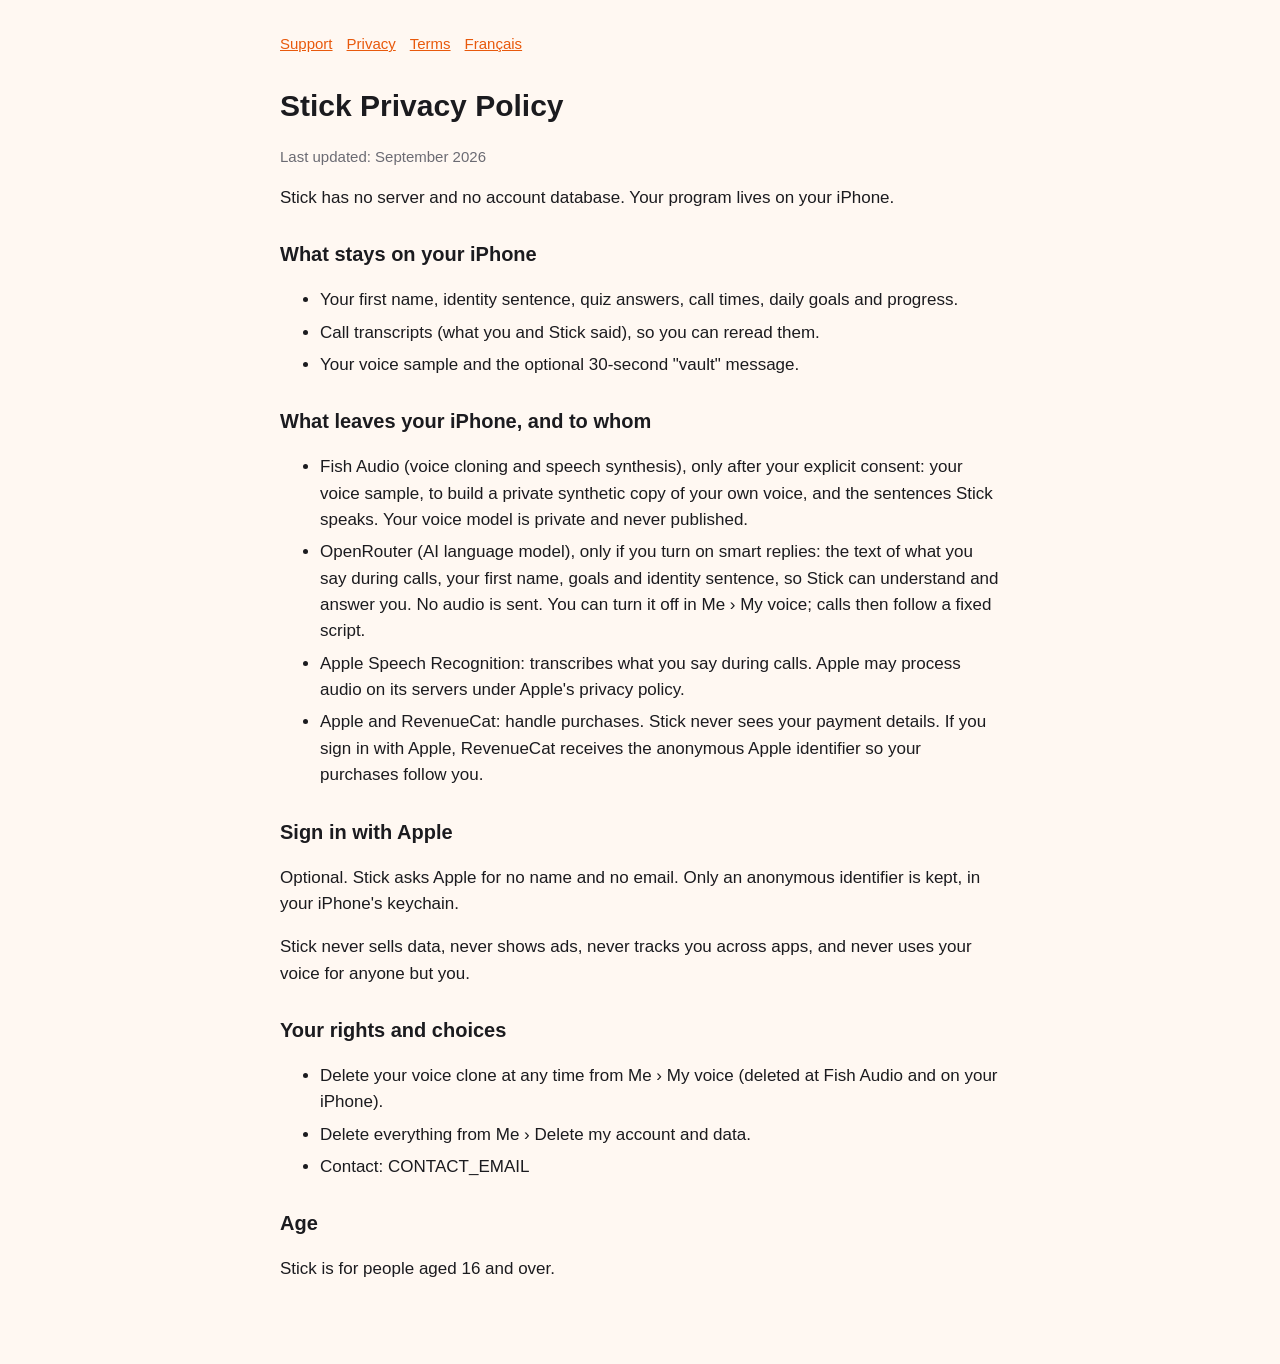
==== docs/site/privacy.html @ 93ab8645 "Prepare App Review: drop Supabase, league, referral rewards and Stick Life - Sign in with Apple is n" ====
<!doctype html>
<html lang="en"><head><meta charset="utf-8"><meta name="viewport" content="width=device-width,initial-scale=1">
<title>Stick · Privacy Policy</title><link rel="stylesheet" href="style.css"></head>
<body><nav><a href="index.html">Support</a><a href="privacy.html">Privacy</a><a href="terms.html">Terms</a><a href="fr.html">Français</a></nav>
<h1>Stick Privacy Policy</h1>
<p class="muted">Last updated: September 2026</p>
<p>Stick has no server and no account database. Your program lives on your iPhone.</p>
<h2>What stays on your iPhone</h2>
<ul>
<li>Your first name, identity sentence, quiz answers, call times, daily goals and progress.</li>
<li>Call transcripts (what you and Stick said), so you can reread them.</li>
<li>Your voice sample and the optional 30-second &quot;vault&quot; message.</li>
</ul>
<h2>What leaves your iPhone, and to whom</h2>
<ul>
<li>Fish Audio (voice cloning and speech synthesis), only after your explicit consent: your voice sample, to build a private synthetic copy of your own voice, and the sentences Stick speaks. Your voice model is private and never published.</li>
<li>OpenRouter (AI language model), only if you turn on smart replies: the text of what you say during calls, your first name, goals and identity sentence, so Stick can understand and answer you. No audio is sent. You can turn it off in Me › My voice; calls then follow a fixed script.</li>
<li>Apple Speech Recognition: transcribes what you say during calls. Apple may process audio on its servers under Apple&#x27;s privacy policy.</li>
<li>Apple and RevenueCat: handle purchases. Stick never sees your payment details. If you sign in with Apple, RevenueCat receives the anonymous Apple identifier so your purchases follow you.</li>
</ul>
<h2>Sign in with Apple</h2>
<p>Optional. Stick asks Apple for no name and no email. Only an anonymous identifier is kept, in your iPhone&#x27;s keychain.</p>
<p>Stick never sells data, never shows ads, never tracks you across apps, and never uses your voice for anyone but you.</p>
<h2>Your rights and choices</h2>
<ul>
<li>Delete your voice clone at any time from Me › My voice (deleted at Fish Audio and on your iPhone).</li>
<li>Delete everything from Me › Delete my account and data.</li>
<li>Contact: CONTACT_EMAIL</li>
</ul>
<h2>Age</h2>
<p>Stick is for people aged 16 and over.</p>
</body></html>
---- docs/site/style.css ----
body{font:17px/1.55 -apple-system,BlinkMacSystemFont,"Inter",sans-serif;max-width:720px;margin:0 auto;padding:32px 20px 64px;color:#1b1b1f;background:#fff8f2}
h1{font-size:30px;margin:0 0 4px}h2{font-size:20px;margin-top:28px}a{color:#e8590c}nav{margin-bottom:28px;font-size:15px}nav a{margin-right:14px}
.muted{color:#6b6b73;font-size:15px}li{margin:6px 0}
@media (prefers-color-scheme:dark){body{background:#17161a;color:#f1f0f3}.muted{color:#a3a2aa}}
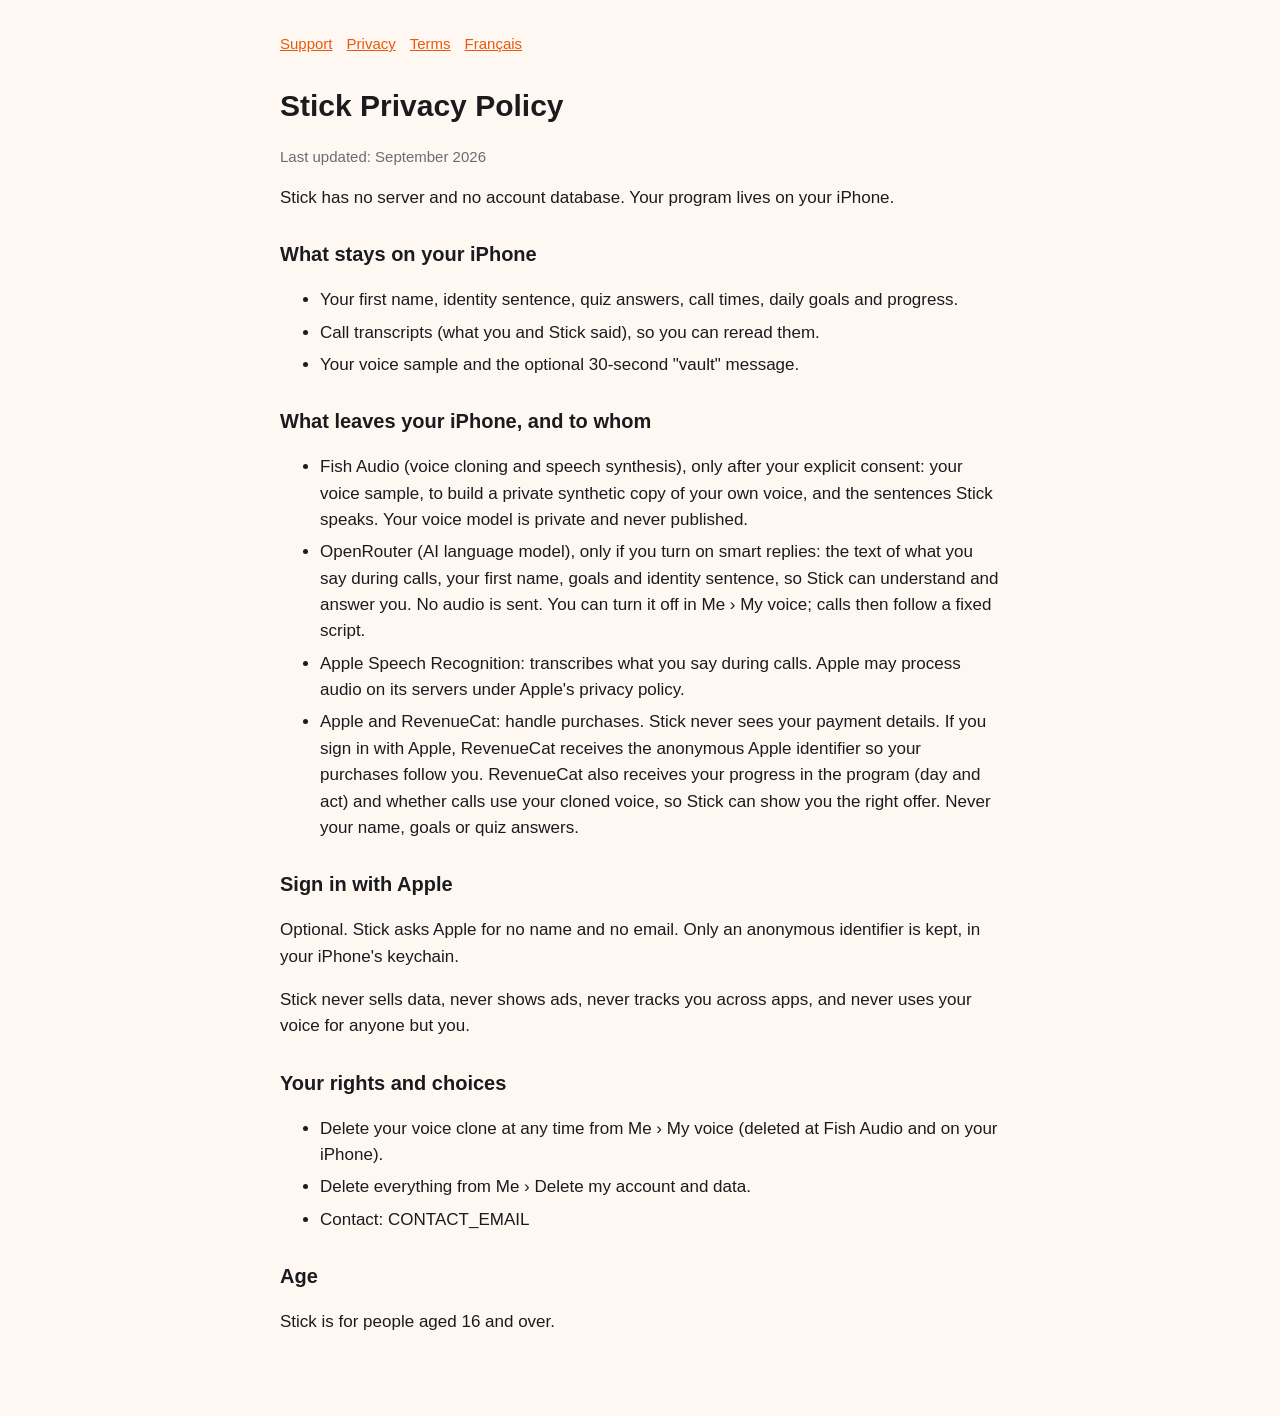
==== commit 44a7fd20: "Make RevenueCat the live source of access - Configure Purchases in didFinishLaunching, debug logging" ====
--- a/docs/site/privacy.html
+++ b/docs/site/privacy.html
@@ -16,7 +16,7 @@
 <li>Fish Audio (voice cloning and speech synthesis), only after your explicit consent: your voice sample, to build a private synthetic copy of your own voice, and the sentences Stick speaks. Your voice model is private and never published.</li>
 <li>OpenRouter (AI language model), only if you turn on smart replies: the text of what you say during calls, your first name, goals and identity sentence, so Stick can understand and answer you. No audio is sent. You can turn it off in Me › My voice; calls then follow a fixed script.</li>
 <li>Apple Speech Recognition: transcribes what you say during calls. Apple may process audio on its servers under Apple&#x27;s privacy policy.</li>
-<li>Apple and RevenueCat: handle purchases. Stick never sees your payment details. If you sign in with Apple, RevenueCat receives the anonymous Apple identifier so your purchases follow you.</li>
+<li>Apple and RevenueCat: handle purchases. Stick never sees your payment details. If you sign in with Apple, RevenueCat receives the anonymous Apple identifier so your purchases follow you. RevenueCat also receives your progress in the program (day and act) and whether calls use your cloned voice, so Stick can show you the right offer. Never your name, goals or quiz answers.</li>
 </ul>
 <h2>Sign in with Apple</h2>
 <p>Optional. Stick asks Apple for no name and no email. Only an anonymous identifier is kept, in your iPhone&#x27;s keychain.</p>
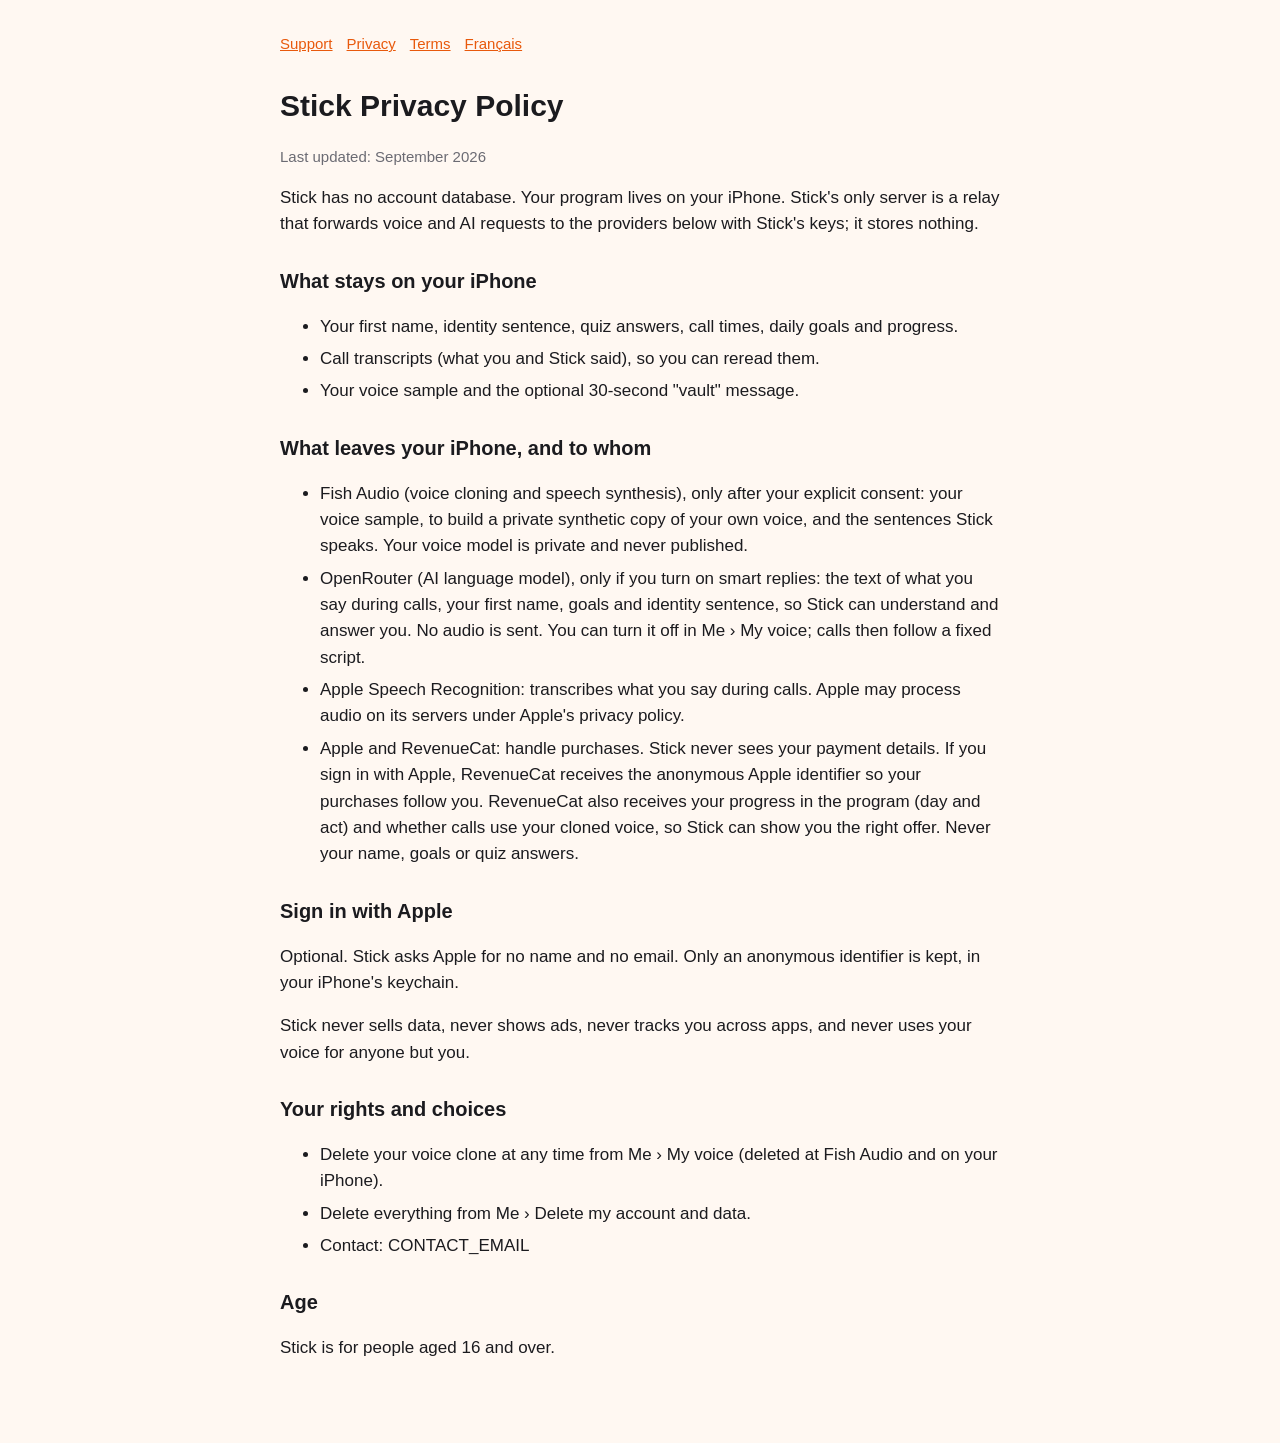
==== commit ac599890: "Ship with no private keys: relay for voice and AI, RevenueCat keys built in - FishAudioService and O" ====
--- a/docs/site/privacy.html
+++ b/docs/site/privacy.html
@@ -4,7 +4,7 @@
 <body><nav><a href="index.html">Support</a><a href="privacy.html">Privacy</a><a href="terms.html">Terms</a><a href="fr.html">Français</a></nav>
 <h1>Stick Privacy Policy</h1>
 <p class="muted">Last updated: September 2026</p>
-<p>Stick has no server and no account database. Your program lives on your iPhone.</p>
+<p>Stick has no account database. Your program lives on your iPhone. Stick's only server is a relay that forwards voice and AI requests to the providers below with Stick's keys; it stores nothing.</p>
 <h2>What stays on your iPhone</h2>
 <ul>
 <li>Your first name, identity sentence, quiz answers, call times, daily goals and progress.</li>
